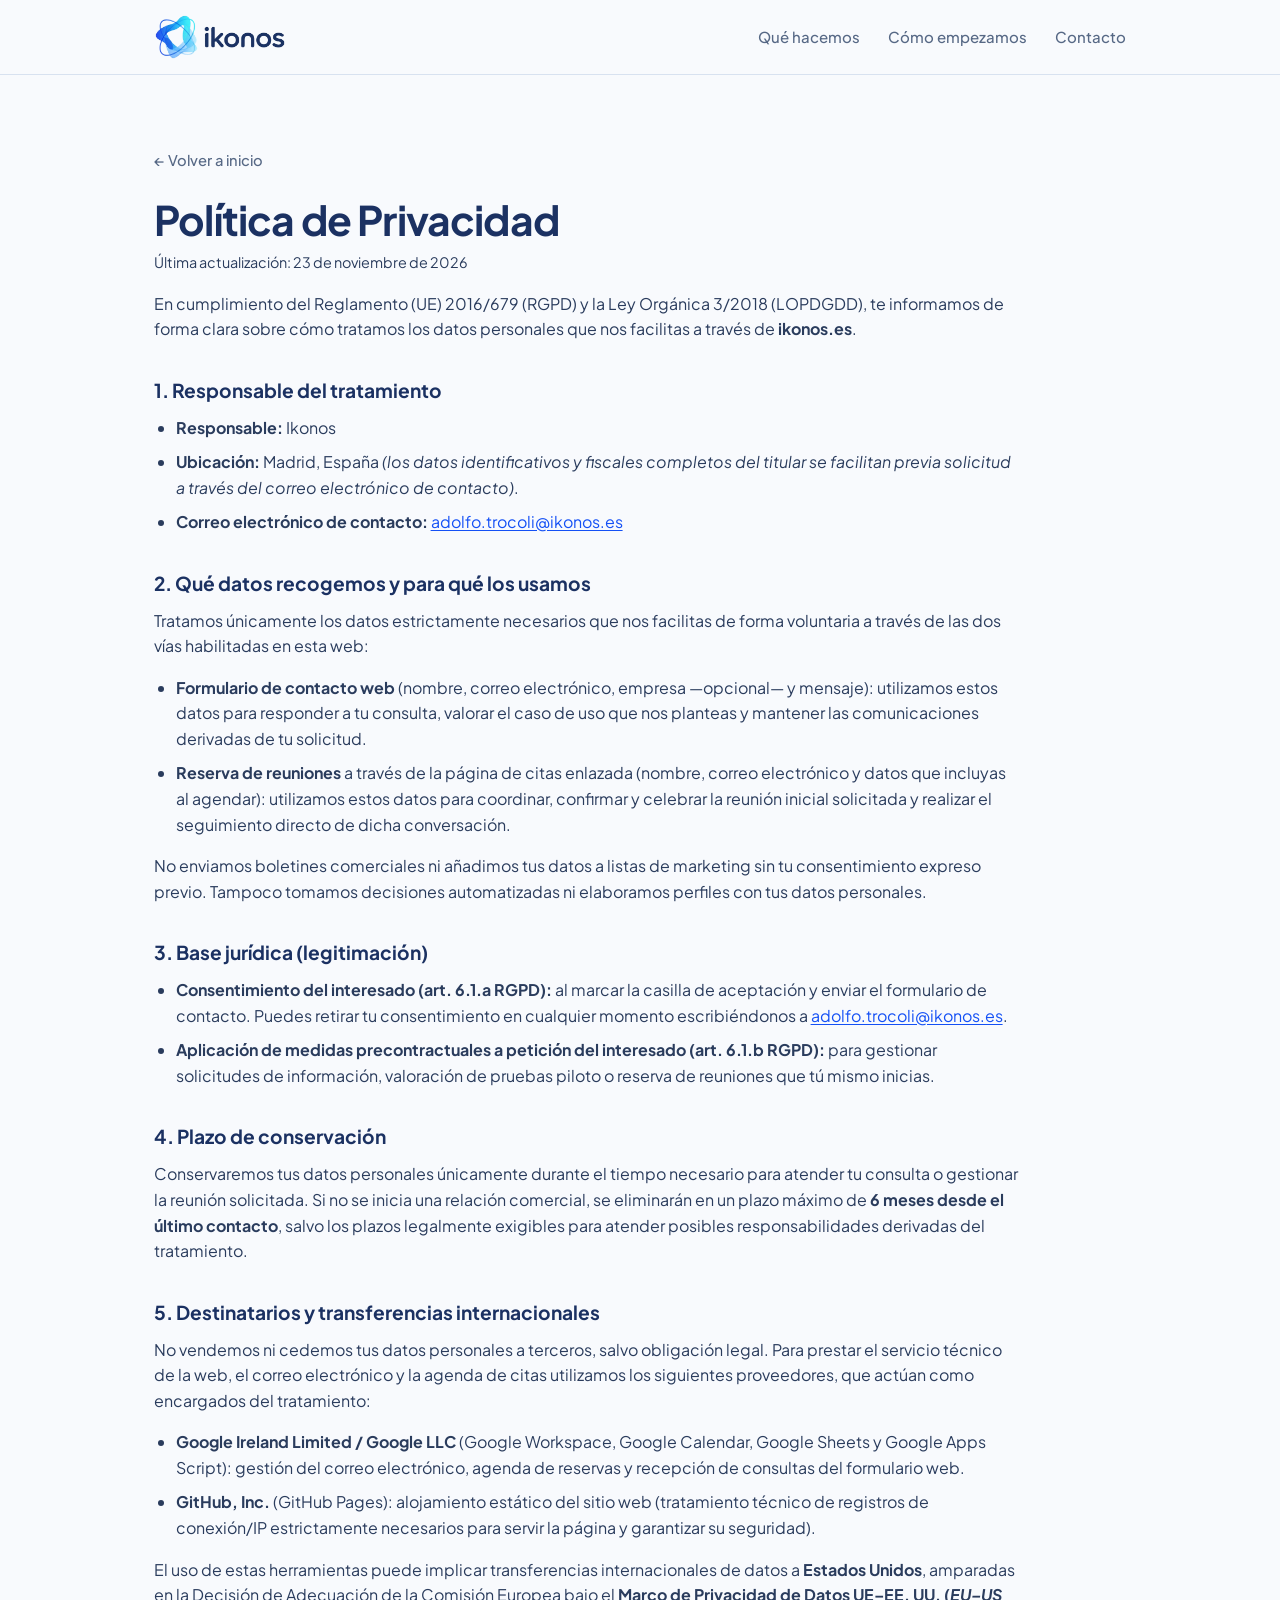
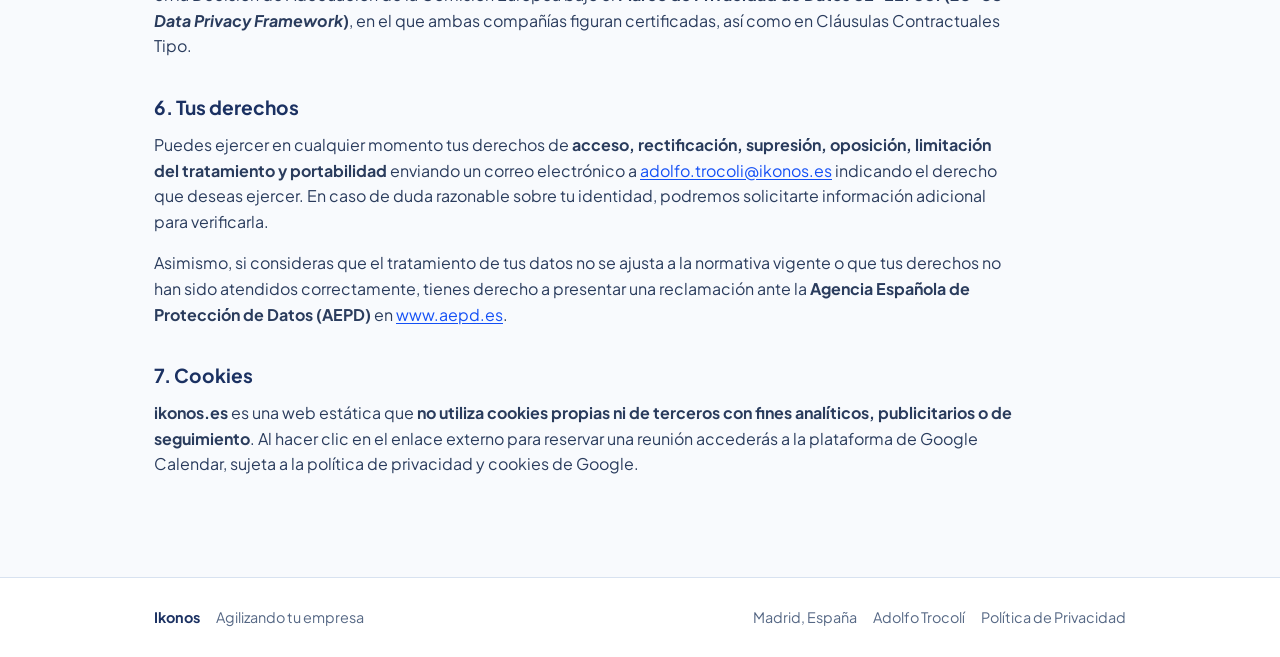
==== privacidad.html @ 35ccb2d3 "Añadir página de Política de Privacidad y casilla de aceptación en formulario" ====
<!DOCTYPE html>
<html lang="es">
<head>
  <meta charset="UTF-8">
  <meta name="viewport" content="width=device-width, initial-scale=1.0">
  <title>Política de Privacidad — Ikonos</title>
  <meta name="description" content="Política de Privacidad de Ikonos sobre el tratamiento de datos personales recogidos a través del formulario de contacto y la reserva de reuniones en ikonos.es.">
  <meta name="theme-color" content="#1B3162">
  <link rel="canonical" href="https://ikonos.es/privacidad.html">

  <link rel="icon" href="assets/favicon.ico" sizes="any">
  <link rel="icon" href="assets/favicon.png" type="image/png">
  <link rel="apple-touch-icon" href="assets/apple-touch-icon.png">

  <link rel="preconnect" href="https://fonts.googleapis.com">
  <link rel="preconnect" href="https://fonts.gstatic.com" crossorigin>
  <link href="https://fonts.googleapis.com/css2?family=IBM+Plex+Mono:wght@400;500&family=Plus+Jakarta+Sans:wght@400;500;600;700&display=swap" rel="stylesheet">
  <link rel="stylesheet" href="styles.css">
</head>
<body>
  <a class="skip-link" href="#contenido">Ir al contenido principal</a>

  <header class="site-header">
    <div class="container header-inner">
      <a class="brand" href="index.html" aria-label="Ikonos, inicio">
        <picture>
          <source srcset="assets/ikonos-logo.webp" type="image/webp">
          <img src="assets/ikonos-logo.png" alt="Ikonos" width="144" height="47">
        </picture>
      </a>
      <nav class="site-nav" aria-label="Navegación principal">
        <a href="index.html#que-hacemos">Qué hacemos</a>
        <a href="index.html#como-empezamos">Cómo empezamos</a>
        <a href="index.html#contacto">Contacto</a>
      </nav>
    </div>
  </header>

  <main id="contenido">
    <section class="legal-section">
      <div class="container">
        <article class="legal-content">
          <a class="back-link" href="index.html">&larr; Volver a inicio</a>
          <h1>Política de Privacidad</h1>
          <p class="legal-updated">Última actualización: 23 de noviembre de 2026</p>

          <p>
            En cumplimiento del Reglamento (UE) 2016/679 (RGPD) y la Ley Orgánica 3/2018 (LOPDGDD), te informamos de forma clara sobre cómo tratamos los datos personales que nos facilitas a través de <strong>ikonos.es</strong>.
          </p>

          <h2>1. Responsable del tratamiento</h2>
          <ul>
            <li><strong>Responsable:</strong> Ikonos</li>
            <li><strong>Ubicación:</strong> Madrid, España <em>(los datos identificativos y fiscales completos del titular se facilitan previa solicitud a través del correo electrónico de contacto)</em>.</li>
            <li><strong>Correo electrónico de contacto:</strong> <a href="mailto:adolfo.trocoli@ikonos.es">adolfo.trocoli@ikonos.es</a></li>
          </ul>

          <h2>2. Qué datos recogemos y para qué los usamos</h2>
          <p>
            Tratamos únicamente los datos estrictamente necesarios que nos facilitas de forma voluntaria a través de las dos vías habilitadas en esta web:
          </p>
          <ul>
            <li>
              <strong>Formulario de contacto web</strong> (nombre, correo electrónico, empresa —opcional— y mensaje): utilizamos estos datos para responder a tu consulta, valorar el caso de uso que nos planteas y mantener las comunicaciones derivadas de tu solicitud.
            </li>
            <li>
              <strong>Reserva de reuniones</strong> a través de la página de citas enlazada (nombre, correo electrónico y datos que incluyas al agendar): utilizamos estos datos para coordinar, confirmar y celebrar la reunión inicial solicitada y realizar el seguimiento directo de dicha conversación.
            </li>
          </ul>
          <p>
            No enviamos boletines comerciales ni añadimos tus datos a listas de marketing sin tu consentimiento expreso previo. Tampoco tomamos decisiones automatizadas ni elaboramos perfiles con tus datos personales.
          </p>

          <h2>3. Base jurídica (legitimación)</h2>
          <ul>
            <li>
              <strong>Consentimiento del interesado (art. 6.1.a RGPD):</strong> al marcar la casilla de aceptación y enviar el formulario de contacto. Puedes retirar tu consentimiento en cualquier momento escribiéndonos a <a href="mailto:adolfo.trocoli@ikonos.es">adolfo.trocoli@ikonos.es</a>.
            </li>
            <li>
              <strong>Aplicación de medidas precontractuales a petición del interesado (art. 6.1.b RGPD):</strong> para gestionar solicitudes de información, valoración de pruebas piloto o reserva de reuniones que tú mismo inicias.
            </li>
          </ul>

          <h2>4. Plazo de conservación</h2>
          <p>
            Conservaremos tus datos personales únicamente durante el tiempo necesario para atender tu consulta o gestionar la reunión solicitada. Si no se inicia una relación comercial, se eliminarán en un plazo máximo de <strong>6 meses desde el último contacto</strong>, salvo los plazos legalmente exigibles para atender posibles responsabilidades derivadas del tratamiento.
          </p>

          <h2>5. Destinatarios y transferencias internacionales</h2>
          <p>
            No vendemos ni cedemos tus datos personales a terceros, salvo obligación legal. Para prestar el servicio técnico de la web, el correo electrónico y la agenda de citas utilizamos los siguientes proveedores, que actúan como encargados del tratamiento:
          </p>
          <ul>
            <li>
              <strong>Google Ireland Limited / Google LLC</strong> (Google Workspace, Google Calendar, Google Sheets y Google Apps Script): gestión del correo electrónico, agenda de reservas y recepción de consultas del formulario web.
            </li>
            <li>
              <strong>GitHub, Inc.</strong> (GitHub Pages): alojamiento estático del sitio web (tratamiento técnico de registros de conexión/IP estrictamente necesarios para servir la página y garantizar su seguridad).
            </li>
          </ul>
          <p>
            El uso de estas herramientas puede implicar transferencias internacionales de datos a <strong>Estados Unidos</strong>, amparadas en la Decisión de Adecuación de la Comisión Europea bajo el <strong>Marco de Privacidad de Datos UE–EE. UU. (<em>EU–US Data Privacy Framework</em>)</strong>, en el que ambas compañías figuran certificadas, así como en Cláusulas Contractuales Tipo.
          </p>

          <h2>6. Tus derechos</h2>
          <p>
            Puedes ejercer en cualquier momento tus derechos de <strong>acceso, rectificación, supresión, oposición, limitación del tratamiento y portabilidad</strong> enviando un correo electrónico a <a href="mailto:adolfo.trocoli@ikonos.es">adolfo.trocoli@ikonos.es</a> indicando el derecho que deseas ejercer. En caso de duda razonable sobre tu identidad, podremos solicitarte información adicional para verificarla.
          </p>
          <p>
            Asimismo, si consideras que el tratamiento de tus datos no se ajusta a la normativa vigente o que tus derechos no han sido atendidos correctamente, tienes derecho a presentar una reclamación ante la <strong>Agencia Española de Protección de Datos (AEPD)</strong> en <a href="https://www.aepd.es" target="_blank" rel="noopener noreferrer">www.aepd.es</a>.
          </p>

          <h2>7. Cookies</h2>
          <p>
            <strong>ikonos.es</strong> es una web estática que <strong>no utiliza cookies propias ni de terceros con fines analíticos, publicitarios o de seguimiento</strong>. Al hacer clic en el enlace externo para reservar una reunión accederás a la plataforma de Google Calendar, sujeta a la política de privacidad y cookies de Google.
          </p>
        </article>
      </div>
    </section>
  </main>

  <footer class="site-footer">
    <div class="container footer-inner">
      <div class="footer-brand">
        <span class="footer-name">Ikonos</span>
        <span>Agilizando tu empresa</span>
      </div>
      <div class="footer-meta">
        <span>Madrid, España</span>
        <span>Adolfo Trocolí</span>
        <a class="footer-link" href="privacidad.html">Política de Privacidad</a>
      </div>
    </div>
  </footer>
</body>
</html>
---- styles.css ----
:root {
  --bg: #F8FAFD;
  --surface: #FFFFFF;
  --surface-tint: #F1F5FB;
  --ink: #1B3162;
  --ink-body: #2A3C5D;
  --ink-muted: #566885;
  --accent: #1450F5;
  --accent-hover: #0F3FD1;
  --accent-cyan: #18BFE8;
  --border: #D8E2F0;
  --border-strong: #B9C8DF;
  --ok-bg: #ECFDF5;
  --ok-ink: #065F46;
  --err-bg: #FEF2F2;
  --err-ink: #991B1B;

  --font-sans: "Plus Jakarta Sans", -apple-system, BlinkMacSystemFont, "Segoe UI", sans-serif;
  --font-mono: "IBM Plex Mono", ui-monospace, SFMono-Regular, Menlo, monospace;

  --radius: 6px;
  --container: 1020px;
}

*,
*::before,
*::after {
  box-sizing: border-box;
}

html {
  scroll-behavior: smooth;
}

@media (prefers-reduced-motion: reduce) {
  html {
    scroll-behavior: auto;
  }
}

body {
  margin: 0;
  background-color: var(--bg);
  color: var(--ink-body);
  font-family: var(--font-sans);
  font-size: 16px;
  line-height: 1.6;
  -webkit-font-smoothing: antialiased;
}

img {
  display: block;
  max-width: 100%;
  height: auto;
}

a {
  color: inherit;
}

:focus-visible {
  outline: 2px solid var(--accent);
  outline-offset: 3px;
}

.skip-link {
  position: absolute;
  left: -9999px;
  top: 0;
  background: var(--ink);
  color: #FFFFFF;
  padding: 0.65rem 1rem;
  z-index: 100;
  text-decoration: none;
  font-weight: 600;
}

.skip-link:focus {
  left: 1rem;
  top: 1rem;
  border-radius: var(--radius);
}

.container {
  width: 100%;
  max-width: var(--container);
  margin: 0 auto;
  padding: 0 1.5rem;
}

/* Cabecera */
.site-header {
  border-bottom: 1px solid var(--border);
  background: var(--bg);
}

.header-inner {
  display: flex;
  align-items: center;
  justify-content: space-between;
  gap: 1.5rem;
  min-height: 74px;
}

.brand {
  display: inline-flex;
  align-items: center;
  text-decoration: none;
  flex-shrink: 0;
}

.brand img {
  width: 132px;
  height: auto;
}

.site-nav {
  display: flex;
  align-items: center;
  gap: 1.75rem;
}

.site-nav a {
  text-decoration: none;
  font-size: 0.9375rem;
  font-weight: 500;
  color: var(--ink-muted);
}

.site-nav a:hover {
  color: var(--ink);
}

/* Botones */
.btn {
  display: inline-flex;
  align-items: center;
  justify-content: center;
  padding: 0.85rem 1.35rem;
  border-radius: var(--radius);
  font-family: var(--font-sans);
  font-size: 0.95rem;
  font-weight: 600;
  line-height: 1.2;
  text-decoration: none;
  cursor: pointer;
  border: 1px solid transparent;
  transition: background-color 0.15s ease, border-color 0.15s ease, color 0.15s ease;
}

.btn-primary {
  background: var(--accent);
  color: #FFFFFF;
}

.btn-primary:hover {
  background: var(--accent-hover);
}

.btn-primary:disabled {
  opacity: 0.65;
  cursor: not-allowed;
}

.btn-secondary {
  background: var(--surface);
  color: var(--ink);
  border-color: var(--border-strong);
}

.btn-secondary:hover {
  border-color: var(--ink);
}

/* Hero */
.hero {
  padding: clamp(3.5rem, 7vw, 5.75rem) 0 clamp(3rem, 6vw, 4.75rem);
  border-bottom: 1px solid var(--border);
}

.hero-copy {
  max-width: 64ch;
}

.hero h1 {
  margin: 0 0 1.35rem;
  color: var(--ink);
  font-size: clamp(2.05rem, 4.3vw, 3.15rem);
  font-weight: 700;
  line-height: 1.12;
  letter-spacing: -0.025em;
}

.hero-lead {
  margin: 0 0 2rem;
  max-width: 58ch;
  font-size: clamp(1.05rem, 1.5vw, 1.15rem);
  color: var(--ink-body);
}

.hero-actions {
  display: flex;
  flex-wrap: wrap;
  align-items: center;
  gap: 0.85rem;
}

/* Secciones generales */
.section {
  padding: clamp(3.25rem, 6vw, 4.75rem) 0;
  border-bottom: 1px solid var(--border);
}

.section-head {
  margin-bottom: 2.25rem;
  max-width: 60ch;
}

.section h2 {
  margin: 0 0 0.65rem;
  color: var(--ink);
  font-size: clamp(1.55rem, 2.6vw, 2.05rem);
  font-weight: 700;
  line-height: 1.2;
  letter-spacing: -0.015em;
}

.section-intro {
  margin: 0;
  color: var(--ink-muted);
  font-size: 1.03rem;
}

/* Bloque interactivo de flujo */
.flow-workbench {
  background: var(--surface);
  border: 1px solid var(--border);
  border-radius: var(--radius);
}

.flow-tabs {
  display: flex;
  flex-wrap: wrap;
  border-bottom: 1px solid var(--border);
  background: var(--surface-tint);
}

.flow-tab {
  appearance: none;
  background: transparent;
  border: 0;
  border-bottom: 2px solid transparent;
  padding: 1rem 1.35rem;
  font-family: var(--font-sans);
  font-size: 0.95rem;
  font-weight: 600;
  color: var(--ink-muted);
  cursor: pointer;
  margin-bottom: -1px;
  text-align: left;
}

.flow-tab:hover {
  color: var(--ink);
}

.flow-tab[aria-selected="true"] {
  background: var(--surface);
  color: var(--ink);
  border-bottom-color: var(--accent);
}

.flow-panel {
  padding: 1.75rem;
}

.flow-grid {
  display: grid;
  grid-template-columns: repeat(3, minmax(0, 1fr));
  gap: 1.5rem;
}

.flow-stage {
  display: flex;
  flex-direction: column;
  gap: 0.65rem;
  padding: 1.15rem 1.25rem;
  border: 1px solid var(--border);
  border-radius: var(--radius);
  background: var(--bg);
}

.flow-stage-core {
  background: var(--surface);
  border-color: var(--accent-cyan);
}

.stage-index {
  font-size: 0.85rem;
  font-weight: 600;
  color: var(--ink);
}

.flow-stage p {
  margin: 0;
  font-size: 0.96rem;
  color: var(--ink-body);
  flex-grow: 1;
}

.stage-sample {
  display: block;
  margin-top: 0.35rem;
  padding: 0.45rem 0.6rem;
  border-radius: 4px;
  background: var(--surface-tint);
  color: var(--ink);
  font-family: var(--font-mono);
  font-size: 0.78rem;
  line-height: 1.4;
  overflow-wrap: anywhere;
}

/* Cómo empezamos (secuencia 1-2-3) */
.steps-list {
  list-style: none;
  margin: 0;
  padding: 0;
  border-top: 1px solid var(--border);
}

.step-item {
  display: grid;
  grid-template-columns: 3.25rem minmax(0, 1fr);
  gap: 1.25rem;
  align-items: baseline;
  padding: 1.65rem 0;
  border-bottom: 1px solid var(--border);
}

.step-num {
  font-family: var(--font-mono);
  font-size: 1.15rem;
  font-weight: 500;
  color: var(--accent);
  font-variant-numeric: tabular-nums;
}

.step-body {
  max-width: 60ch;
}

.step-body h3 {
  margin: 0 0 0.4rem;
  color: var(--ink);
  font-size: 1.15rem;
  font-weight: 600;
}

.step-body p {
  margin: 0;
  color: var(--ink-body);
}

/* Quién hay detrás */
.section-about {
  background: var(--surface);
}

.about-grid {
  display: grid;
  grid-template-columns: minmax(0, 1fr) minmax(0, 1.6fr);
  gap: 2rem;
  align-items: start;
}

.about-grid h2 {
  margin: 0;
}

.about-grid p {
  margin: 0;
  max-width: 60ch;
  font-size: 1.04rem;
}

/* Contacto */
.section-contact {
  border-bottom: 0;
}

.contact-grid {
  display: grid;
  grid-template-columns: minmax(0, 0.9fr) minmax(0, 1.15fr);
  gap: 1.75rem;
  align-items: start;
}

.contact-calendar,
.contact-form {
  padding: 1.75rem;
  border: 1px solid var(--border);
  border-radius: var(--radius);
}

.contact-calendar {
  background: var(--surface-tint);
}

.contact-form {
  background: var(--surface);
}

.contact-calendar h3,
.contact-form h3 {
  margin: 0 0 0.75rem;
  color: var(--ink);
  font-size: 1.15rem;
  font-weight: 600;
}

.contact-calendar p {
  margin: 0 0 1.5rem;
  color: var(--ink-body);
}

.form-row {
  display: grid;
  grid-template-columns: repeat(2, minmax(0, 1fr));
  gap: 1rem;
}

.field {
  margin-bottom: 1rem;
}

.field label {
  display: block;
  margin-bottom: 0.35rem;
  font-size: 0.9rem;
  font-weight: 600;
  color: var(--ink);
}

.field input,
.field textarea {
  width: 100%;
  padding: 0.65rem 0.8rem;
  border: 1px solid var(--border-strong);
  border-radius: var(--radius);
  background: var(--bg);
  color: var(--ink);
  font-family: var(--font-sans);
  font-size: 0.96rem;
  line-height: 1.45;
}

.field input:focus,
.field textarea:focus {
  border-color: var(--accent);
  background: var(--surface);
}

.field textarea {
  resize: vertical;
  min-height: 104px;
}

.hp-field {
  position: absolute;
  left: -9999px;
  width: 1px;
  height: 1px;
  overflow: hidden;
}

.field-consent {
  margin-bottom: 1.15rem;
}

.consent-label {
  display: inline-flex;
  align-items: center;
  gap: 0.55rem;
  font-size: 0.9rem;
  color: var(--ink-muted);
  cursor: pointer;
}

.consent-label input[type="checkbox"] {
  width: 1rem;
  height: 1rem;
  margin: 0;
  accent-color: var(--accent);
  cursor: pointer;
  flex-shrink: 0;
}

.consent-label a {
  color: var(--ink);
  text-decoration: underline;
  text-underline-offset: 2px;
}

.consent-label a:hover {
  color: var(--accent);
}

.form-footer {
  display: flex;
  flex-direction: column;
  align-items: flex-start;
  gap: 0.65rem;
  margin-top: 0.25rem;
}

.privacy-note {
  margin: 0;
  font-size: 0.85rem;
  color: var(--ink-muted);
}

.form-status {
  margin: 1rem 0 0;
  padding: 0;
  border-radius: var(--radius);
  font-size: 0.92rem;
  font-weight: 500;
}

.form-status:empty {
  display: none;
}

.form-status.is-ok {
  padding: 0.75rem 0.9rem;
  background: var(--ok-bg);
  color: var(--ok-ink);
}

.form-status.is-err {
  padding: 0.75rem 0.9rem;
  background: var(--err-bg);
  color: var(--err-ink);
}

/* Footer */
.site-footer {
  border-top: 1px solid var(--border);
  background: var(--surface);
  padding: 1.75rem 0;
  font-size: 0.9rem;
  color: var(--ink-muted);
}

.footer-inner {
  display: flex;
  flex-wrap: wrap;
  justify-content: space-between;
  align-items: center;
  gap: 1rem;
}

.footer-brand,
.footer-meta {
  display: flex;
  flex-wrap: wrap;
  gap: 1rem;
  align-items: center;
}

.footer-name {
  font-weight: 700;
  color: var(--ink);
}

.footer-link {
  text-decoration: none;
}

.footer-link:hover {
  color: var(--ink);
  text-decoration: underline;
  text-underline-offset: 2px;
}

/* Páginas legales (Política de Privacidad) */
.legal-section {
  padding: clamp(2.75rem, 6vw, 4.5rem) 0 clamp(3.5rem, 7vw, 5.25rem);
}

.legal-content {
  max-width: 72ch;
}

.back-link {
  display: inline-block;
  margin-bottom: 1.5rem;
  font-size: 0.92rem;
  font-weight: 500;
  color: var(--ink-muted);
  text-decoration: none;
}

.back-link:hover {
  color: var(--ink);
}

.legal-content h1 {
  margin: 0 0 0.5rem;
  color: var(--ink);
  font-size: clamp(1.85rem, 3.6vw, 2.55rem);
  font-weight: 700;
  line-height: 1.15;
  letter-spacing: -0.02em;
}

.legal-updated {
  margin: 0 0 2rem;
  font-size: 0.9rem;
  color: var(--ink-muted);
}

.legal-content h2 {
  margin: 2.25rem 0 0.75rem;
  color: var(--ink);
  font-size: 1.2rem;
  font-weight: 700;
  line-height: 1.3;
}

.legal-content p,
.legal-content ul {
  margin: 0 0 1rem;
  color: var(--ink-body);
}

.legal-content ul {
  padding-left: 1.35rem;
}

.legal-content li {
  margin-bottom: 0.55rem;
}

.legal-content a:not(.back-link) {
  color: var(--accent);
  text-decoration: underline;
  text-underline-offset: 2px;
}

.legal-content a:not(.back-link):hover {
  color: var(--accent-hover);
}

/* Responsive */
@media (max-width: 860px) {
  .flow-grid,
  .about-grid,
  .contact-grid {
    grid-template-columns: 1fr;
  }
}

@media (max-width: 640px) {
  .header-inner {
    flex-wrap: wrap;
    padding-top: 0.75rem;
    padding-bottom: 0.75rem;
  }

  .site-nav {
    gap: 1.15rem;
    width: 100%;
  }

  .flow-tab {
    width: 100%;
    border-bottom: 1px solid var(--border);
  }

  .flow-tab[aria-selected="true"] {
    border-bottom: 2px solid var(--accent);
  }

  .flow-panel {
    padding: 1.15rem;
  }

  .form-row {
    grid-template-columns: 1fr;
  }

  .step-item {
    grid-template-columns: 2.25rem minmax(0, 1fr);
    gap: 0.75rem;
  }
}
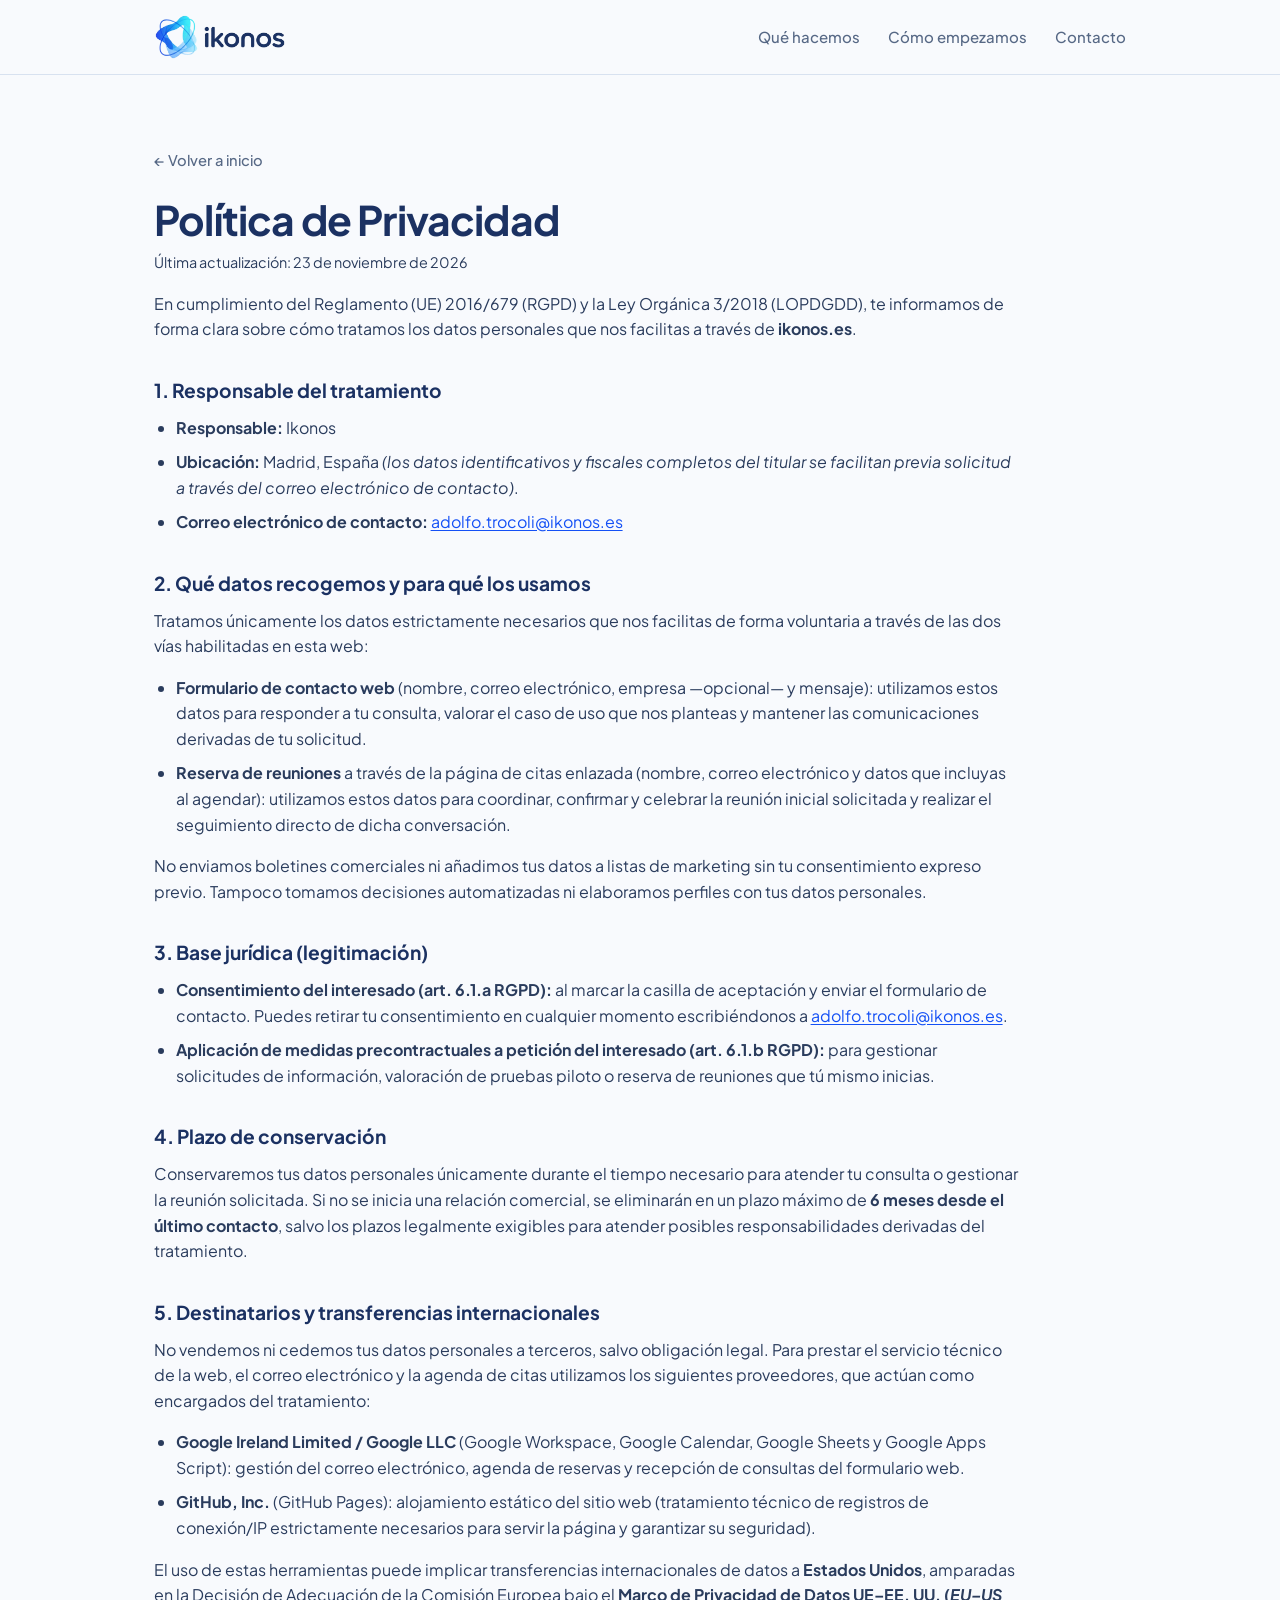
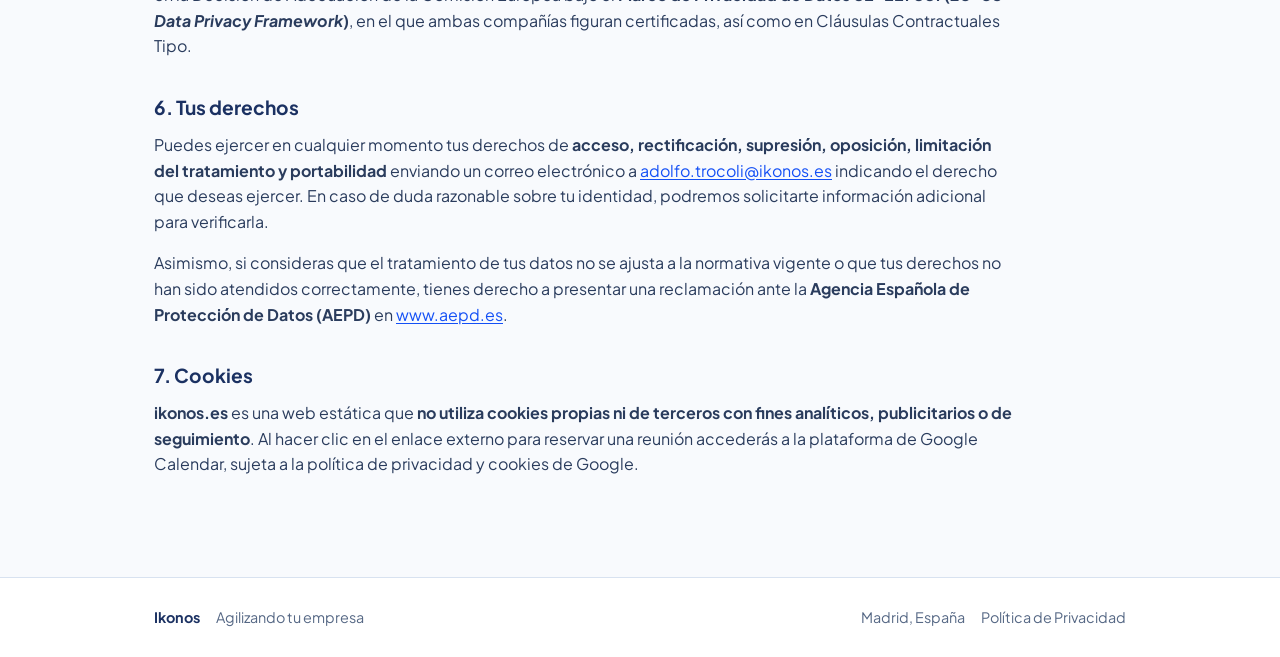
==== commit d72efeee: "Actualizar título de pestaña y quitar nombre del pie de página" ====
--- a/privacidad.html
+++ b/privacidad.html
@@ -127,7 +127,6 @@
       </div>
       <div class="footer-meta">
         <span>Madrid, España</span>
-        <span>Adolfo Trocolí</span>
         <a class="footer-link" href="privacidad.html">Política de Privacidad</a>
       </div>
     </div>
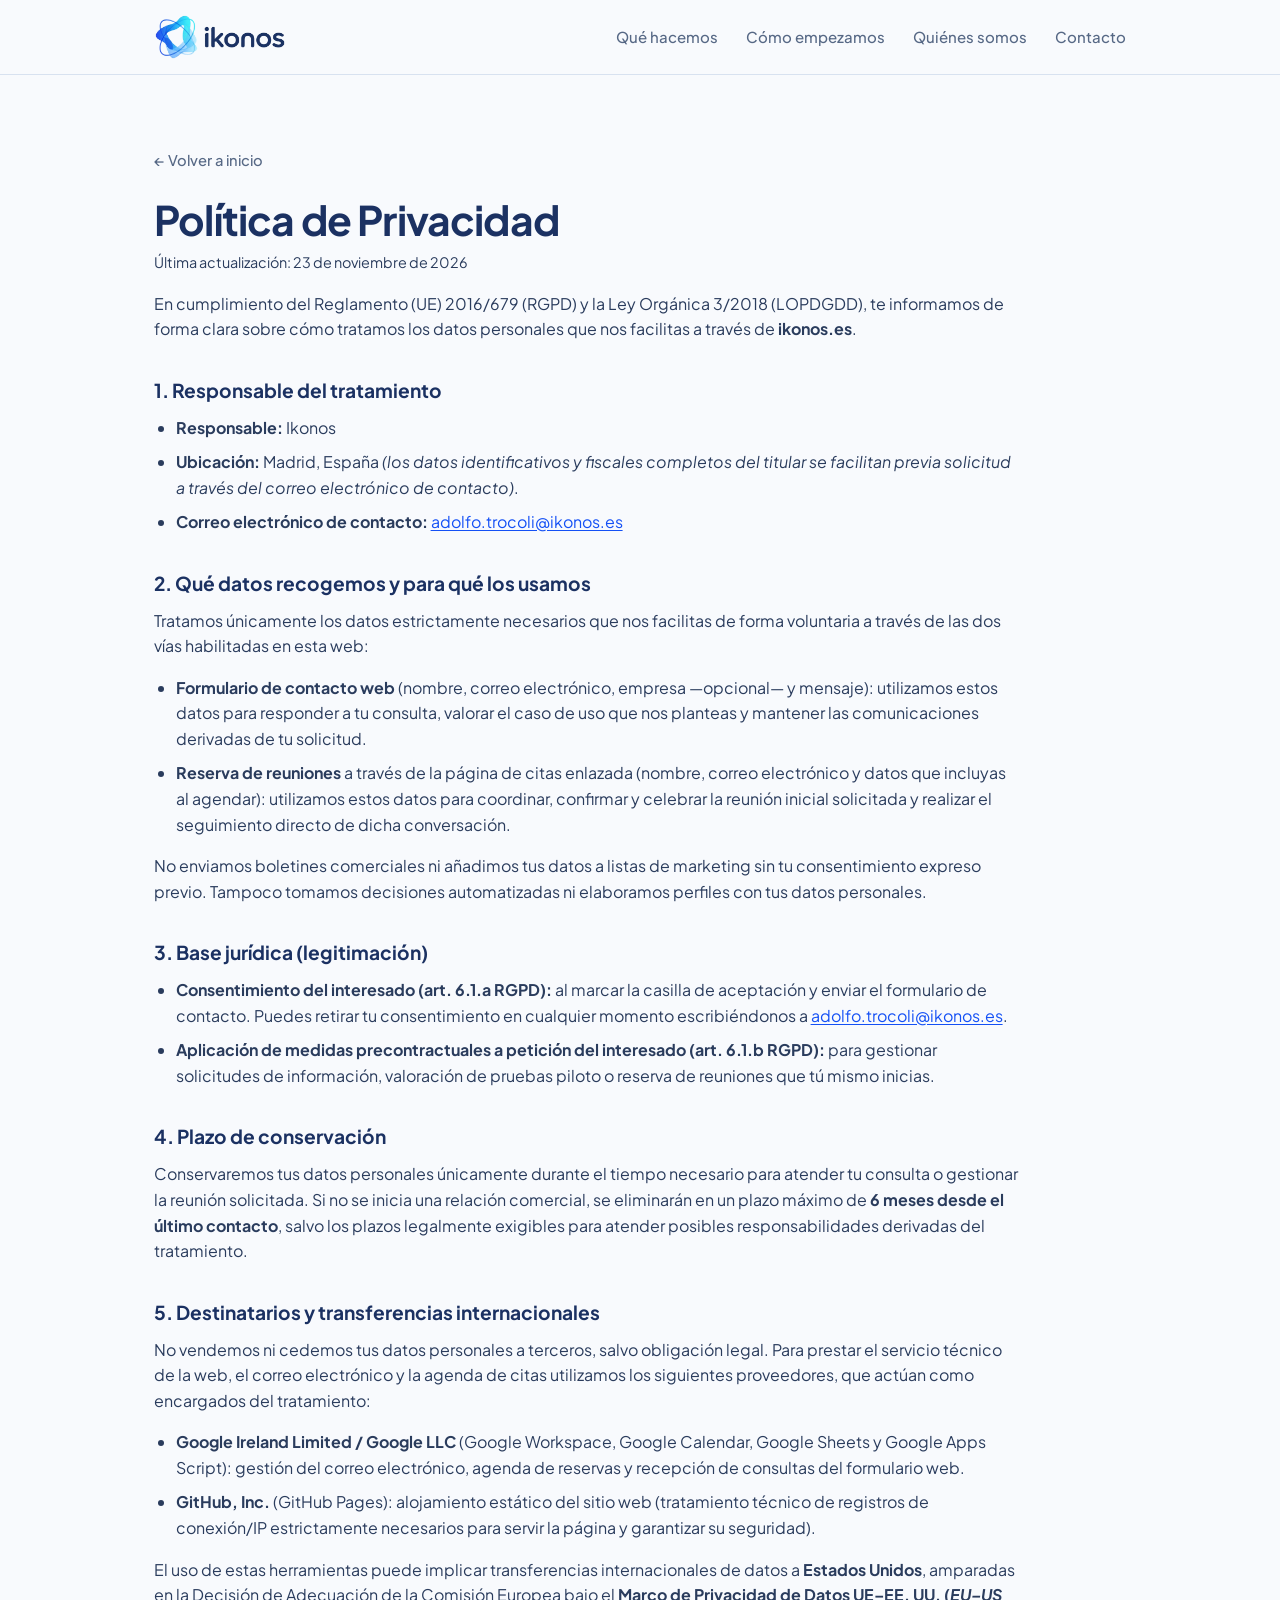
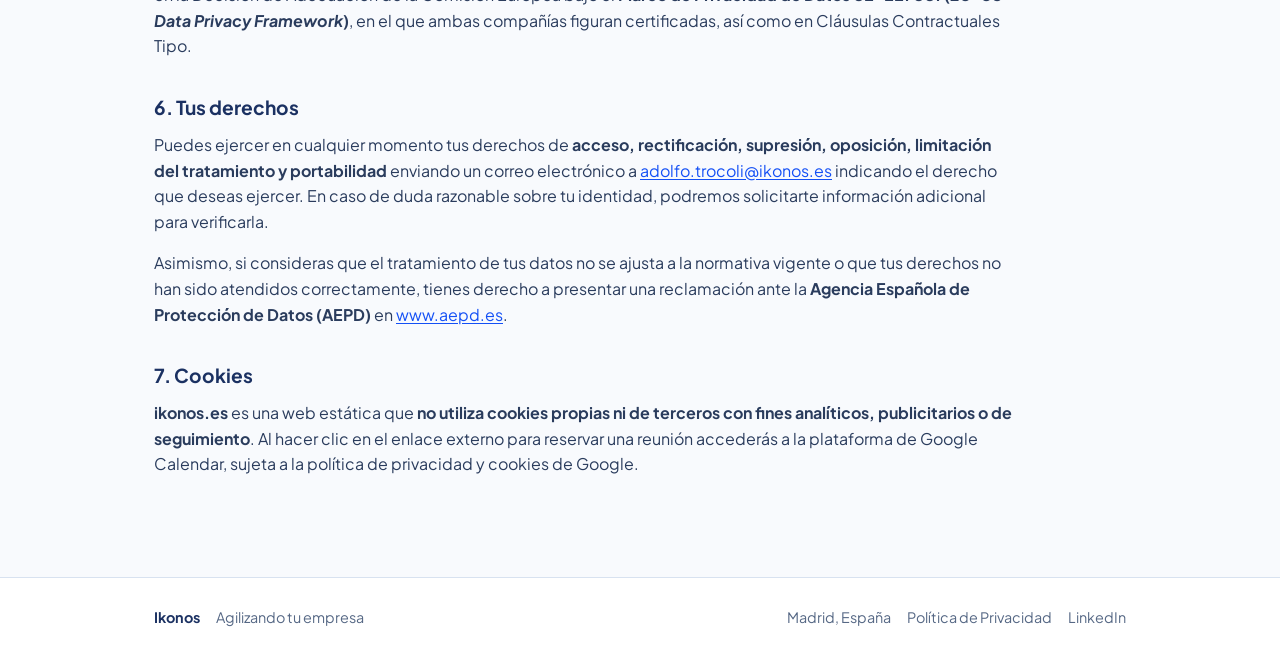
==== commit e5a314d7: "Mejorar apartado Quiénes somos con perfil, foto y enlace de LinkedIn" ====
--- a/privacidad.html
+++ b/privacidad.html
@@ -31,6 +31,7 @@
       <nav class="site-nav" aria-label="Navegación principal">
         <a href="index.html#que-hacemos">Qué hacemos</a>
         <a href="index.html#como-empezamos">Cómo empezamos</a>
+        <a href="index.html#quienes-somos">Quiénes somos</a>
         <a href="index.html#contacto">Contacto</a>
       </nav>
     </div>
@@ -128,6 +129,7 @@
       <div class="footer-meta">
         <span>Madrid, España</span>
         <a class="footer-link" href="privacidad.html">Política de Privacidad</a>
+        <a class="footer-link" href="https://www.linkedin.com/in/adolfo-trocol%C3%AD-naranjo-a07250224" target="_blank" rel="noopener noreferrer">LinkedIn</a>
       </div>
     </div>
   </footer>
--- a/styles.css
+++ b/styles.css
@@ -362,26 +362,146 @@
   color: var(--ink-body);
 }
 
-/* Quién hay detrás */
+/* Quiénes somos */
 .section-about {
   background: var(--surface);
 }
 
-.about-grid {
+.founder-card {
   display: grid;
-  grid-template-columns: minmax(0, 1fr) minmax(0, 1.6fr);
-  gap: 2rem;
+  grid-template-columns: 236px minmax(0, 1fr);
+  gap: 2.25rem;
   align-items: start;
-}
-
-.about-grid h2 {
+  padding: 2rem;
+  background: var(--bg);
+  border: 1px solid var(--border);
+  border-radius: var(--radius);
+}
+
+.founder-media {
+  background: var(--surface);
+  border: 1px solid var(--border);
+  border-radius: var(--radius);
+  overflow: hidden;
+  aspect-ratio: 1 / 1;
+}
+
+.founder-media img {
+  width: 100%;
+  height: 100%;
+  object-fit: cover;
+  object-position: center top;
+}
+
+.founder-content {
+  min-width: 0;
+}
+
+.founder-header {
+  margin-bottom: 1.1rem;
+}
+
+.founder-header h3 {
+  margin: 0 0 0.3rem;
+  color: var(--ink);
+  font-size: 1.35rem;
+  font-weight: 700;
+  line-height: 1.25;
+  letter-spacing: -0.01em;
+}
+
+.founder-role {
   margin: 0;
-}
-
-.about-grid p {
-  margin: 0;
+  color: var(--ink-muted);
+  font-size: 0.96rem;
+  font-weight: 500;
+}
+
+.founder-bio {
   max-width: 60ch;
-  font-size: 1.04rem;
+}
+
+.founder-bio p {
+  margin: 0 0 0.85rem;
+  color: var(--ink-body);
+  font-size: 0.99rem;
+}
+
+.founder-bio p:last-child {
+  margin-bottom: 0;
+}
+
+.founder-credentials {
+  list-style: none;
+  margin: 1.45rem 0 0;
+  padding: 1.25rem 0 0;
+  border-top: 1px solid var(--border);
+  display: grid;
+  grid-template-columns: repeat(2, minmax(0, 1fr));
+  gap: 0.55rem 1.5rem;
+}
+
+.founder-credentials li {
+  position: relative;
+  padding-left: 0.9rem;
+  font-size: 0.9rem;
+  color: var(--ink);
+  line-height: 1.45;
+}
+
+.founder-credentials li::before {
+  content: "";
+  position: absolute;
+  left: 0;
+  top: 0.52em;
+  width: 5px;
+  height: 5px;
+  border-radius: 50%;
+  background: var(--accent);
+}
+
+.founder-links {
+  display: flex;
+  flex-wrap: wrap;
+  align-items: center;
+  gap: 0.65rem 1.5rem;
+  margin-top: 1.35rem;
+}
+
+.founder-link {
+  display: inline-flex;
+  align-items: center;
+  gap: 0.45rem;
+  font-size: 0.92rem;
+  font-weight: 600;
+  color: var(--accent);
+  text-decoration: none;
+  transition: color 0.15s ease;
+}
+
+.founder-link span {
+  text-decoration: underline;
+  text-underline-offset: 3px;
+  text-decoration-color: var(--border-strong);
+  transition: text-decoration-color 0.15s ease;
+}
+
+.founder-link-icon {
+  flex-shrink: 0;
+  color: var(--ink-muted);
+  transition: color 0.15s ease;
+}
+
+.founder-link:hover {
+  color: var(--accent-hover);
+}
+
+.founder-link:hover span {
+  text-decoration-color: var(--accent-hover);
+}
+
+.founder-link:hover .founder-link-icon {
+  color: var(--accent-hover);
 }
 
 /* Contacto */
@@ -656,9 +776,17 @@
 /* Responsive */
 @media (max-width: 860px) {
   .flow-grid,
-  .about-grid,
+  .founder-card,
   .contact-grid {
     grid-template-columns: 1fr;
+  }
+
+  .founder-card {
+    gap: 1.5rem;
+  }
+
+  .founder-media {
+    max-width: 210px;
   }
 }
 
@@ -670,8 +798,17 @@
   }
 
   .site-nav {
-    gap: 1.15rem;
+    flex-wrap: wrap;
+    gap: 0.75rem 1.15rem;
     width: 100%;
+  }
+
+  .founder-card {
+    padding: 1.35rem;
+  }
+
+  .founder-credentials {
+    grid-template-columns: 1fr;
   }
 
   .flow-tab {
